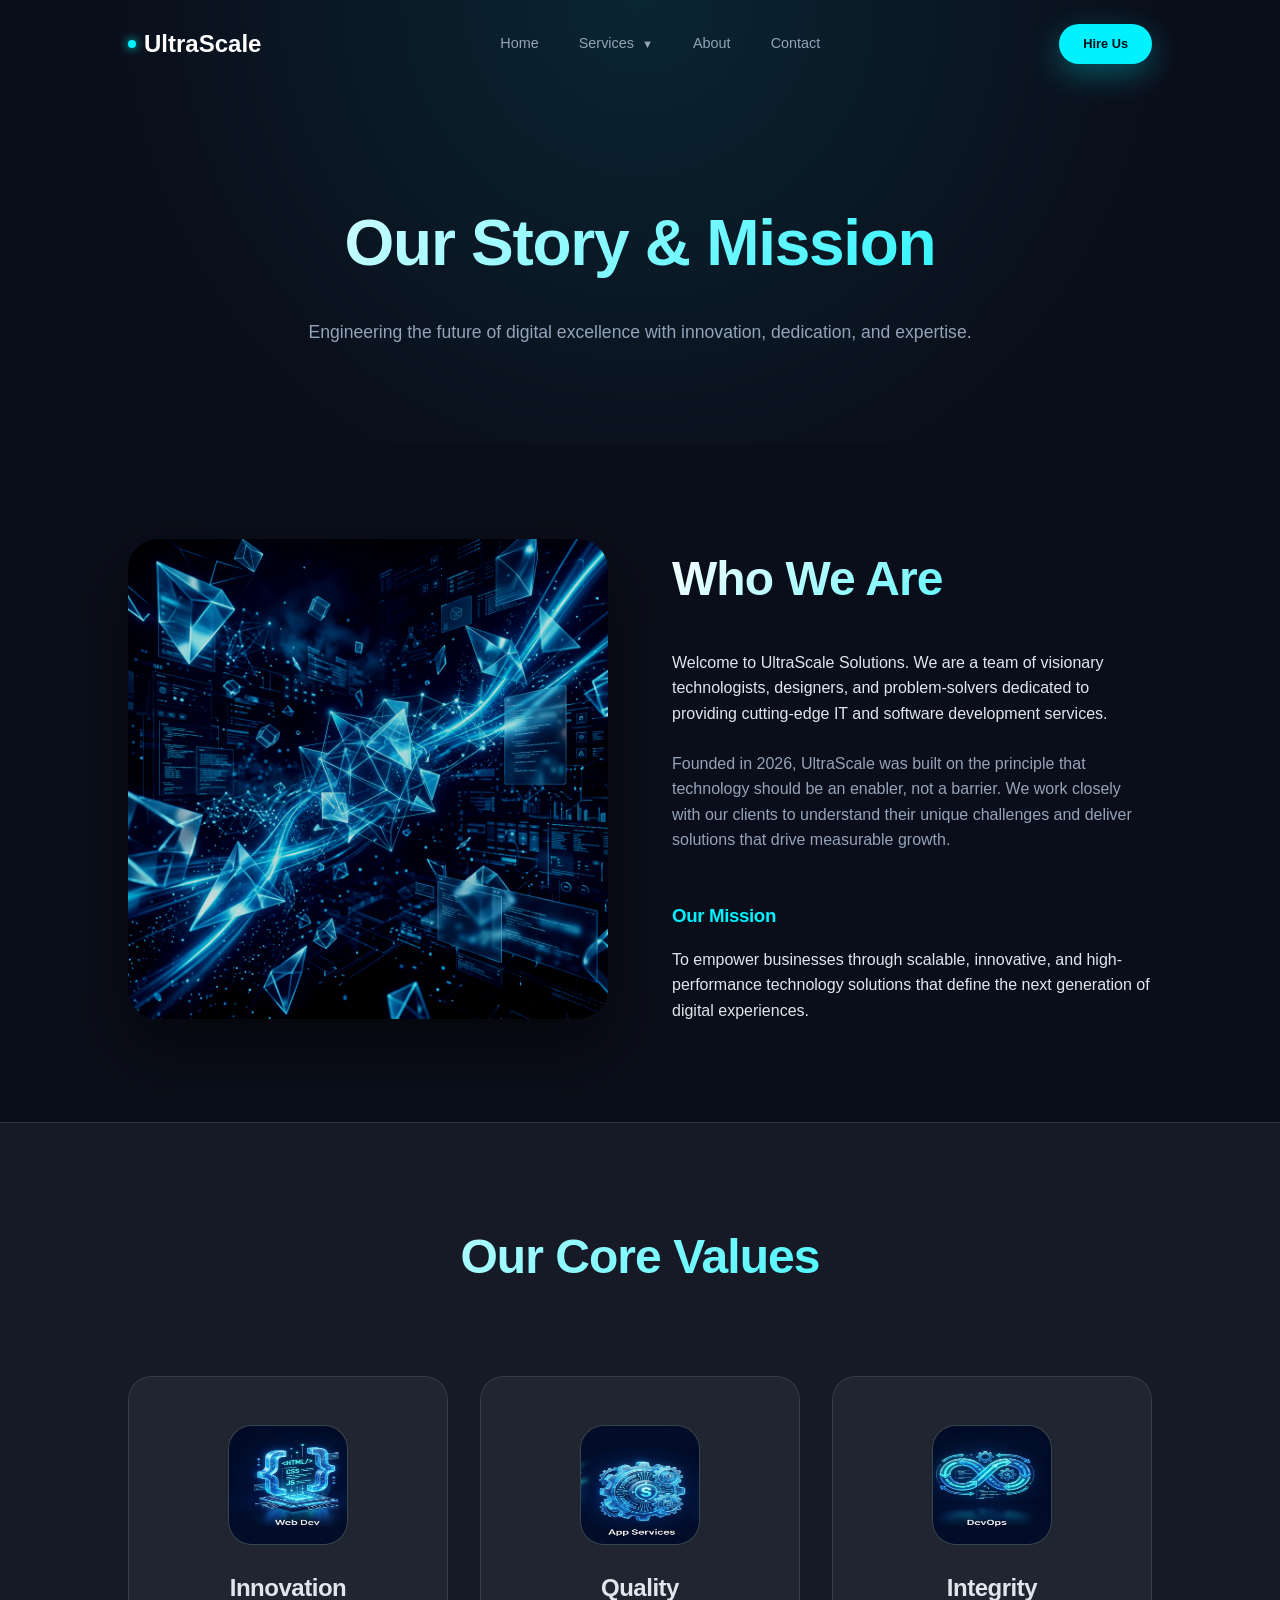
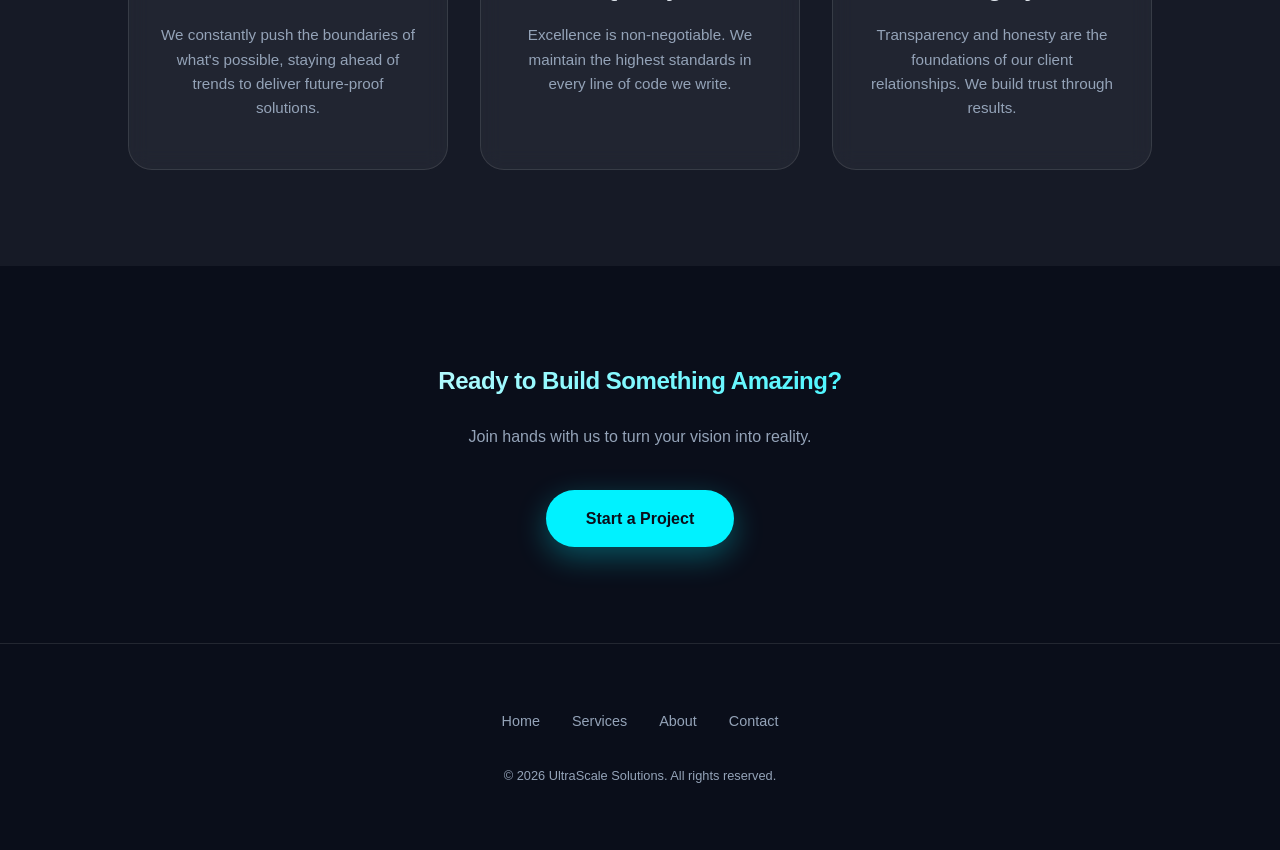
==== about.html @ 61fc65b6 "new pages" ====
<!DOCTYPE html>
<html lang="en">
<head>
    <meta charset="UTF-8">
    <meta name="viewport" content="width=device-width, initial-scale=1.0">
    <title>About Us | UltraScale Solutions</title>
    <meta name="description" content="Learn more about UltraScale Solutions, our mission, and our expert team dedicated to engineering digital excellence.">
    <!-- Main CSS -->
    <link rel="stylesheet" href="css/main.css">
</head>
<body>

    <!-- Navigation -->
    <nav>
        <a href="index.html" class="logo">
            <span class="logo-dot"></span>
            UltraScale
        </a>
        <ul class="nav-links">
            <li><a href="index.html">Home</a></li>
            <li class="dropdown">
                <a href="services.html">Services <span style="font-size: 0.7rem; margin-left: 4px;">▼</span></a>
                <ul class="dropdown-menu">
                    <li><a href="services/web-software.html">Web & Software</a></li>
                    <li><a href="services.html#mobile">Mobile Apps</a></li>
                    <li><a href="services.html#devops">DevOps Support</a></li>
                    <li><a href="services.html#marketing">Digital Marketing</a></li>
                    <li><a href="services.html#analytics">Data Analytics</a></li>
                </ul>
            </li>
            <li class="active"><a href="about.html">About</a></li>
            <li><a href="contact.html">Contact</a></li>
        </ul>
        <a href="contact.html" class="btn btn-primary" style="padding: 0.6rem 1.5rem; font-size: 0.8rem;">Hire Us</a>
    </nav>

    <!-- Sub Hero Section -->
    <section class="sub-hero">
        <h1 class="gradient-text">Our Story & Mission</h1>
        <p>Engineering the future of digital excellence with innovation, dedication, and expertise.</p>
    </section>

    <!-- About Content -->
    <section class="page-section">
        <div class="about" style="padding: 0; gap: 4rem;">
            <div class="about-image">
                <img src="assets/images/hero_bg.png" alt="About UltraScale" style="filter: brightness(0.8) contrast(1.2);">
            </div>
            <div class="about-content">
                <h2 class="gradient-text">Who We Are</h2>
                <p>Welcome to UltraScale Solutions. We are a team of visionary technologists, designers, and problem-solvers dedicated to providing cutting-edge IT and software development services.</p>
                <p style="margin-top: 1.5rem; color: var(--text-dim);">Founded in 2026, UltraScale was built on the principle that technology should be an enabler, not a barrier. We work closely with our clients to understand their unique challenges and deliver solutions that drive measurable growth.</p>
                
                <h3 style="margin-top: 3rem; margin-bottom: 1rem; color: var(--accent-blue);">Our Mission</h3>
                <p>To empower businesses through scalable, innovative, and high-performance technology solutions that define the next generation of digital experiences.</p>
            </div>
        </div>
    </section>

    <!-- Team / Values Section -->
    <section class="page-section" style="background: var(--bg-card); border-top: 1px solid var(--glass-border);">
        <div class="section-header">
            <h2 class="gradient-text">Our Core Values</h2>
        </div>
        <div class="services-grid">
            <div class="service-card icon-web">
                <div class="service-icon">
                    <div class="sprite"></div>
                </div>
                <h3>Innovation</h3>
                <p>We constantly push the boundaries of what's possible, staying ahead of trends to deliver future-proof solutions.</p>
            </div>
            <div class="service-card icon-app">
                <div class="service-icon">
                    <div class="sprite"></div>
                </div>
                <h3>Quality</h3>
                <p>Excellence is non-negotiable. We maintain the highest standards in every line of code we write.</p>
            </div>
            <div class="service-card icon-devops">
                <div class="service-icon">
                    <div class="sprite"></div>
                </div>
                <h3>Integrity</h3>
                <p>Transparency and honesty are the foundations of our client relationships. We build trust through results.</p>
            </div>
        </div>
    </section>

    <!-- CTA Section -->
    <section class="page-section" style="text-align: center;">
        <h2 class="gradient-text">Ready to Build Something Amazing?</h2>
        <p style="margin: 1.5rem 0 2.5rem; color: var(--text-dim);">Join hands with us to turn your vision into reality.</p>
        <a href="contact.html" class="btn btn-primary">Start a Project</a>
    </section>

    <!-- Footer -->
    <footer>
        <ul class="footer-links">
            <li><a href="index.html">Home</a></li>
            <li><a href="services.html">Services</a></li>
            <li><a href="about.html">About</a></li>
            <li><a href="contact.html">Contact</a></li>
        </ul>
        <p class="copyright">&copy; 2026 UltraScale Solutions. All rights reserved.</p>
    </footer>

    <!-- Scripts -->
    <script src="js/jquery.min.js"></script>
    <script src="js/main.js"></script>
</body>
</html>
---- css/main.css ----
/* 
    UltraScale Solutions - Main Style Sheet
    Tech-forward, 3D effect, Premium Dark Theme
*/

:root {
    --bg-dark: #0a0e1a;
    --bg-card: rgba(255, 255, 255, 0.05);
    --accent-blue: #00f2ff;
    --accent-glow: rgba(0, 242, 255, 0.3);
    --text-main: #e0e6ed;
    --text-dim: #94a3b8;
    --glass-border: rgba(255, 255, 255, 0.1);
    --transition-smooth: all 0.4s cubic-bezier(0.175, 0.885, 0.32, 1.275);
}

* {
    margin: 0;
    padding: 0;
    box-sizing: border-box;
    font-family: 'Inter', -apple-system, BlinkMacSystemFont, "Segoe UI", Roboto, Helvetica, Arial, sans-serif;
}

body {
    background-color: var(--bg-dark);
    color: var(--text-main);
    overflow-x: hidden;
    line-height: 1.6;
}

/* Scrollbar */
::-webkit-scrollbar {
    width: 10px;
}
::-webkit-scrollbar-track {
    background: var(--bg-dark);
}
::-webkit-scrollbar-thumb {
    background: #1e293b;
    border-radius: 5px;
}
::-webkit-scrollbar-thumb:hover {
    background: var(--accent-blue);
}

/* Typography */
h1, h2, h3, h4 {
    font-weight: 800;
    letter-spacing: -0.02em;
}

.gradient-text {
    background: linear-gradient(135deg, #fff 0%, var(--accent-blue) 100%);
    -webkit-background-clip: text;
    -webkit-text-fill-color: transparent;
}

/* Navigation */
nav {
    position: fixed;
    top: 0;
    width: 100%;
    padding: 1.5rem 10%;
    display: flex;
    justify-content: space-between;
    align-items: center;
    z-index: 1000;
    transition: var(--transition-smooth);
}

nav.scrolled {
    background: rgba(10, 14, 26, 0.8);
    backdrop-filter: blur(10px);
    padding: 1rem 10%;
    border-bottom: 1px solid var(--glass-border);
}

.logo {
    font-size: 1.5rem;
    font-weight: 800;
    color: #fff;
    text-decoration: none;
    display: flex;
    align-items: center;
    gap: 0.5rem;
}

.logo-dot {
    width: 8px;
    height: 8px;
    background: var(--accent-blue);
    border-radius: 50%;
    box-shadow: 0 0 10px var(--accent-blue);
}

.nav-links {
    display: flex;
    gap: 2.5rem;
    list-style: none;
}

.nav-links a {
    color: var(--text-dim);
    text-decoration: none;
    font-size: 0.9rem;
    font-weight: 500;
    transition: var(--transition-smooth);
}

.nav-links a:hover {
    color: var(--accent-blue);
}

/* Dropdown Menu */
.dropdown {
    position: relative;
    display: flex;
    align-items: center;
}

.dropdown-menu {
    position: absolute;
    top: 100%;
    left: 50%;
    transform: translateX(-50%) translateY(15px);
    background: rgba(10, 14, 26, 0.95);
    backdrop-filter: blur(20px);
    border: 1px solid var(--glass-border);
    border-radius: 12px;
    padding: 1rem 0;
    min-width: 220px;
    opacity: 0;
    visibility: hidden;
    transition: var(--transition-smooth);
    box-shadow: 0 20px 40px rgba(0,0,0,0.5);
    z-index: 100;
}

.dropdown:hover .dropdown-menu {
    opacity: 1;
    visibility: visible;
    transform: translateX(-50%) translateY(8px);
}

.dropdown-menu li {
    list-style: none;
}

.dropdown-menu a {
    display: block;
    padding: 0.8rem 1.5rem;
    color: var(--text-dim) !important;
    font-size: 0.85rem !important;
    white-space: nowrap;
    transition: all 0.3s ease;
}

.dropdown-menu a:hover {
    background: rgba(255, 255, 255, 0.05);
    color: var(--accent-blue) !important;
    padding-left: 1.8rem;
}

.nav-links li {
    display: flex;
    align-items: center;
}

/* Hero Section */
.hero {
    height: 100vh;
    display: flex;
    align-items: center;
    padding: 0 10%;
    position: relative;
    overflow: hidden;
}

.hero-content {
    max-width: 700px;
    z-index: 2;
    transform-style: preserve-3d;
    perspective: 1000px;
}

.hero h1 {
    font-size: clamp(3rem, 8vw, 5rem);
    line-height: 1.1;
    margin-bottom: 1.5rem;
}

.hero p {
    font-size: 1.2rem;
    color: var(--text-dim);
    margin-bottom: 2.5rem;
    max-width: 500px;
}

.hero-bg {
    position: absolute;
    top: 0;
    right: 0;
    width: 100%;
    height: 100%;
    z-index: 1;
    background: url('../assets/images/hero_bg.png') no-repeat center right / cover;
    filter: opacity(0.6);
}

.hero-overlay {
    position: absolute;
    top: 0;
    left: 0;
    width: 100%;
    height: 100%;
    background: radial-gradient(circle at 30% 50%, var(--bg-dark) 0%, transparent 70%);
    z-index: 2;
}

/* Buttons */
.btn {
    padding: 1rem 2.5rem;
    border-radius: 50px;
    font-weight: 600;
    text-decoration: none;
    transition: var(--transition-smooth);
    display: inline-block;
    cursor: pointer;
}

.btn-primary {
    background: var(--accent-blue);
    color: var(--bg-dark);
    box-shadow: 0 10px 30px var(--accent-glow);
}

.btn-primary:hover {
    transform: translateY(-5px);
    box-shadow: 0 15px 40px var(--accent-glow);
}

/* Services Section */
.services {
    padding: 8rem 10%;
    position: relative;
}

.section-header {
    text-align: center;
    margin-bottom: 5rem;
}

.section-header h2 {
    font-size: 3rem;
    margin-bottom: 1rem;
}

.services-grid {
    display: grid;
    grid-template-columns: repeat(auto-fit, minmax(300px, 1fr));
    gap: 2rem;
    perspective: 1000px;
}

.service-card {
    background: var(--bg-card);
    border: 1px solid var(--glass-border);
    border-radius: 24px;
    padding: 3rem 2rem;
    text-align: center;
    backdrop-filter: blur(10px);
    transition: var(--transition-smooth);
    transform-style: preserve-3d;
    cursor: default;
}

.service-card:hover {
    border-color: var(--accent-blue);
    background: rgba(255, 255, 255, 0.08);
}

.service-icon {
    width: 120px;
    height: 120px;
    margin: 0 auto 1.5rem;
    background: rgba(0, 242, 255, 0.05);
    border-radius: 24px;
    display: flex;
    align-items: center;
    justify-content: center;
    transform: translateZ(30px);
    overflow: hidden;
    position: relative;
    border: 1px solid var(--glass-border);
}

.service-icon .sprite {
    width: 100%;
    height: 100%;
    background: url('../assets/icons/services.png') no-repeat;
    background-size: 300% 200%;
    position: absolute;
    top: 0;
    left: 0;
}

/* Icon Positions (3x2 Grid) */
.icon-web .sprite { background-position: 0 0; }
.icon-mobile .sprite { background-position: 50% 0; }
.icon-devops .sprite { background-position: 100% 0; }
.icon-marketing .sprite { background-position: 0 100%; }
.icon-app .sprite { background-position: 50% 100%; }
.icon-analytics .sprite { background-position: 100% 100%; }

.service-card h3 {
    font-size: 1.5rem;
    margin-bottom: 1rem;
    transform: translateZ(20px);
}

.service-card p {
    color: var(--text-dim);
    font-size: 0.95rem;
    transform: translateZ(10px);
}

/* About Section */
.about {
    padding: 8rem 10%;
    display: flex;
    align-items: center;
    gap: 5rem;
}

.about-image {
    flex: 1;
    position: relative;
}

.about-image img {
    width: 100%;
    border-radius: 30px;
    box-shadow: 0 30px 60px rgba(0,0,0,0.5);
}

.about-content {
    flex: 1;
}

.about-content h2 {
    font-size: 3rem;
    margin-bottom: 2rem;
}

/* Contact Section */
.contact {
    padding: 8rem 10%;
    background: linear-gradient(to bottom, transparent, #0f172a);
}

.contact-container {
    max-width: 1000px;
    margin: 0 auto;
    background: var(--bg-card);
    border: 1px solid var(--glass-border);
    border-radius: 30px;
    padding: 4rem;
    display: flex;
    gap: 4rem;
}

.contact-info {
    flex: 1;
}

.contact-form {
    flex: 1.5;
}

.form-group {
    margin-bottom: 1.5rem;
}

.form-group label {
    display: block;
    margin-bottom: 0.5rem;
    font-size: 0.9rem;
    color: var(--text-dim);
}

input, textarea {
    width: 100%;
    padding: 1rem;
    background: rgba(255,255,255,0.05);
    border: 1px solid var(--glass-border);
    border-radius: 12px;
    color: #fff;
    outline: none;
    transition: var(--transition-smooth);
}

input:focus, textarea:focus {
    border-color: var(--accent-blue);
    background: rgba(255,255,255,0.08);
}

/* Footer */
footer {
    padding: 4rem 10%;
    border-top: 1px solid var(--glass-border);
    text-align: center;
}

.footer-links {
    display: flex;
    justify-content: center;
    gap: 2rem;
    margin-bottom: 2rem;
    list-style: none;
}

.footer-links a {
    color: var(--text-dim);
    text-decoration: none;
    font-size: 0.9rem;
}

.copyright {
    color: var(--text-dim);
    font-size: 0.8rem;
}

/* Sub-Page Hero */
.sub-hero {
    padding: 12rem 10% 6rem;
    text-align: center;
    background: radial-gradient(circle at 50% 0%, rgba(0, 242, 255, 0.1) 0%, transparent 70%);
}

.sub-hero h1 {
    font-size: clamp(2.5rem, 6vw, 4rem);
    margin-bottom: 1.5rem;
}

.sub-hero p {
    color: var(--text-dim);
    max-width: 700px;
    margin: 0 auto;
    font-size: 1.1rem;
}

/* Internal Page Sections */
.page-section {
    padding: 6rem 10%;
}

/* Responsive */
@media (max-width: 992px) {
    .about {
        flex-direction: column;
        text-align: center;
    }
    .contact-container {
        flex-direction: column;
        padding: 2rem;
    }
}

@media (max-width: 768px) {
    nav {
        padding: 1rem 5%;
    }
    .nav-links {
        display: none;
    }
    .hero {
        padding: 0 5%;
    }
    .services, .about, .contact {
        padding: 4rem 5%;
    }
}
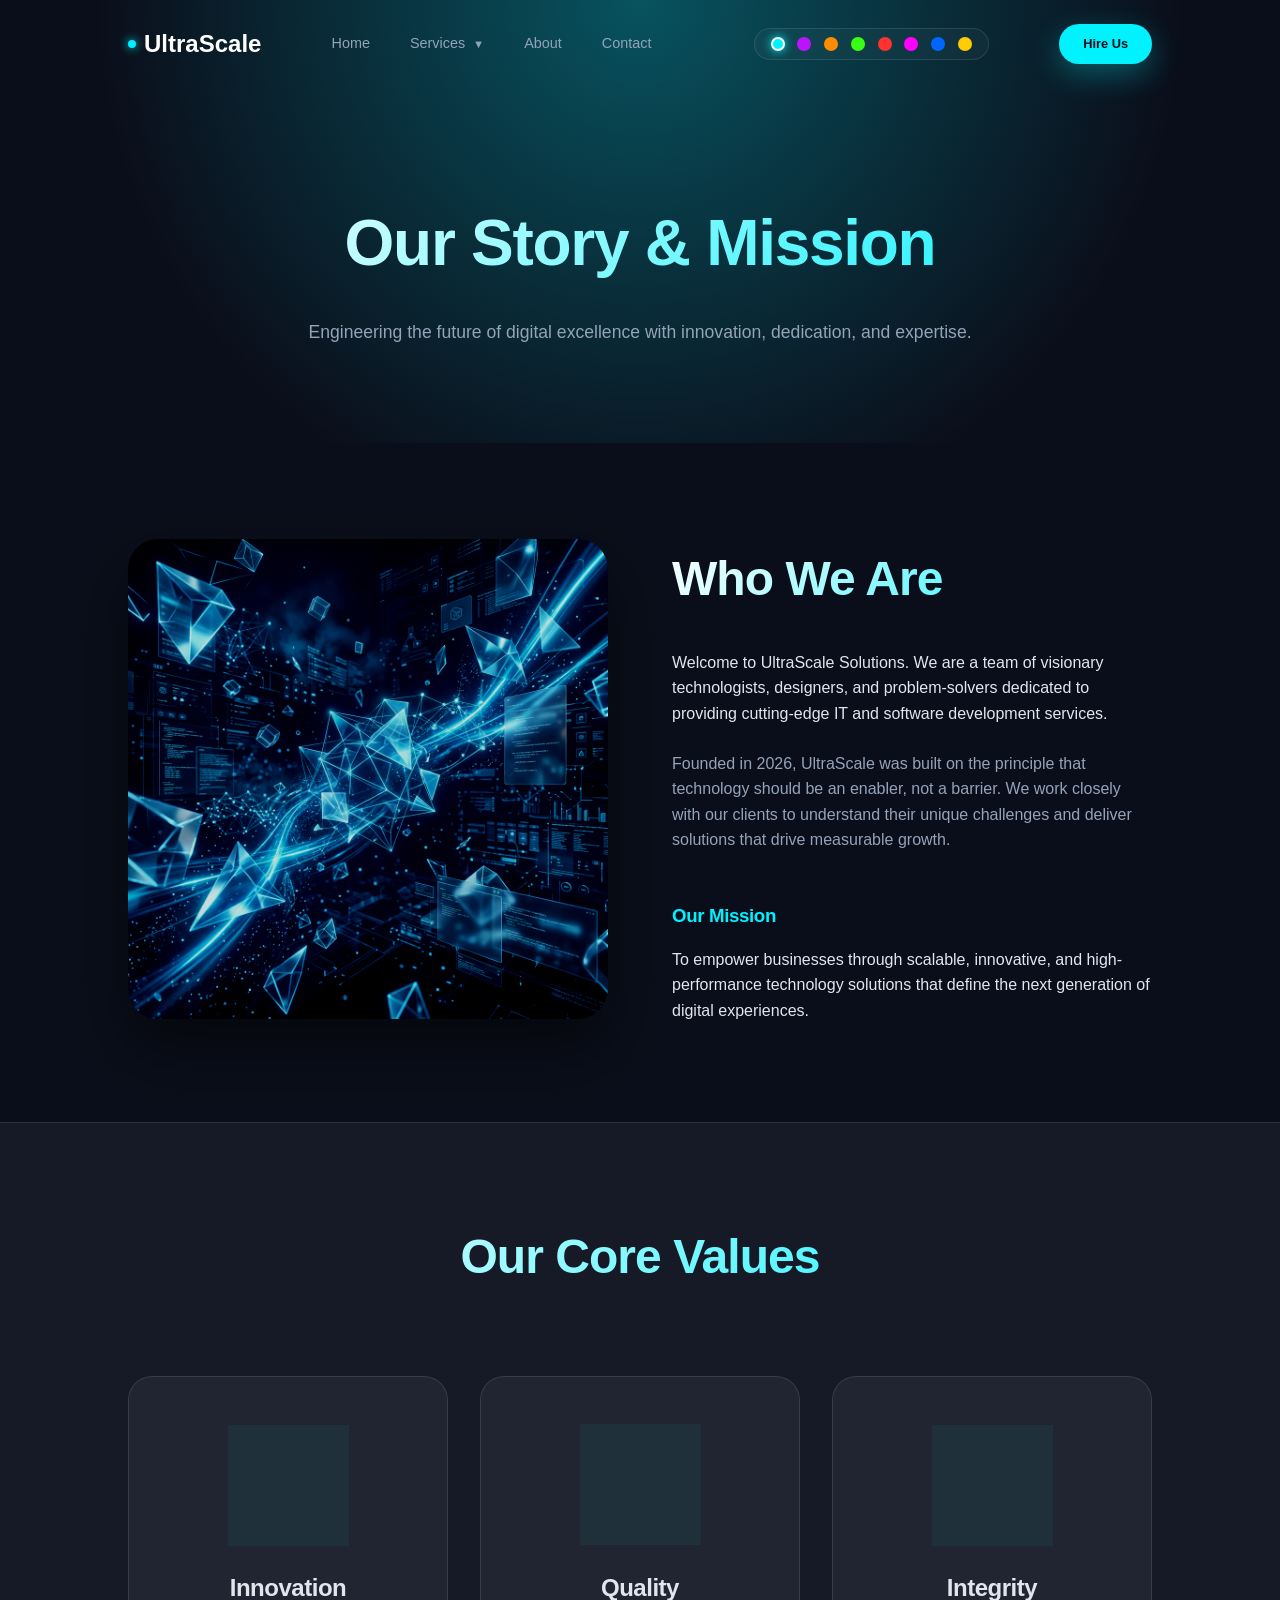
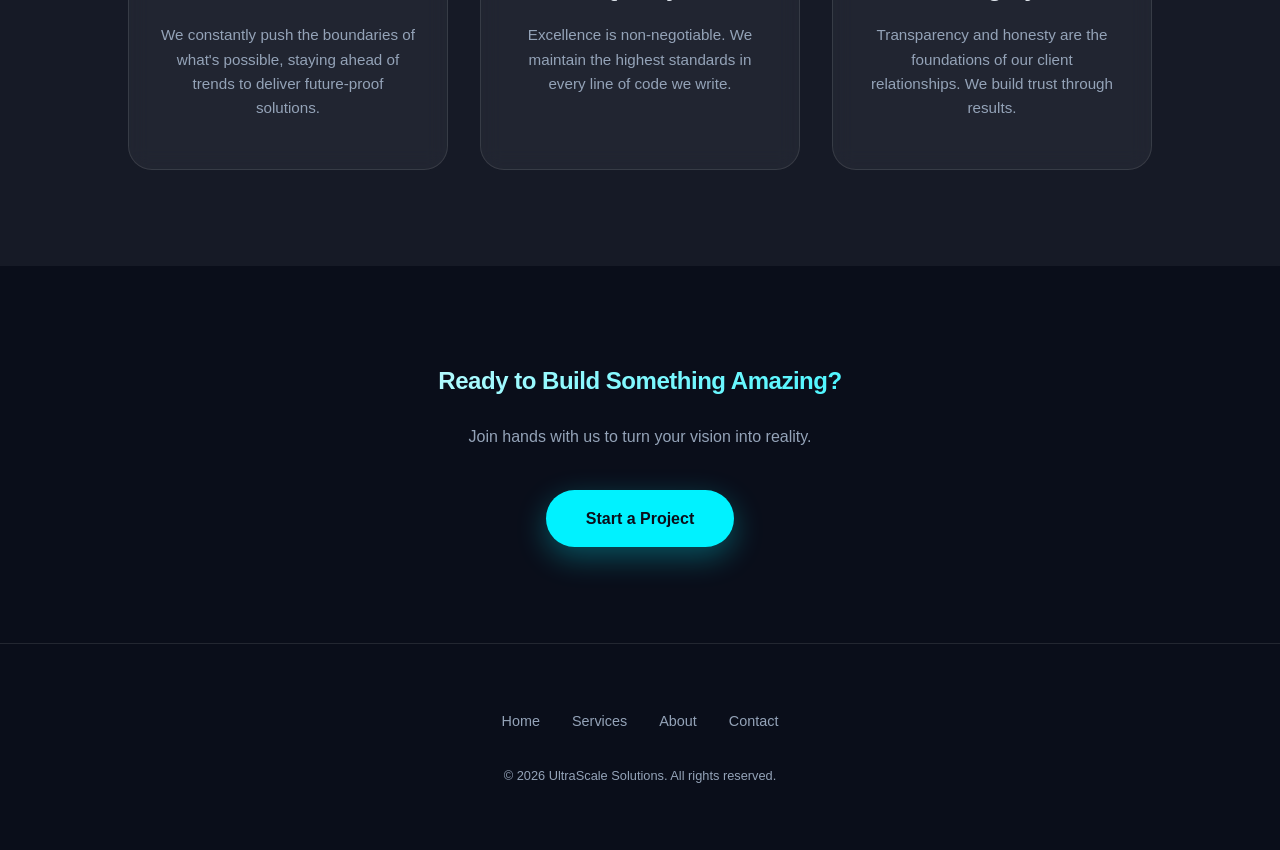
==== commit 92d8042f: "color" ====
--- a/about.html
+++ b/about.html
@@ -31,6 +31,16 @@
             <li class="active"><a href="about.html">About</a></li>
             <li><a href="contact.html">Contact</a></li>
         </ul>
+        <div class="theme-switcher">
+            <div class="theme-dot dot-cyan active" data-theme="cyan"></div>
+            <div class="theme-dot dot-purple" data-theme="purple"></div>
+            <div class="theme-dot dot-orange" data-theme="orange"></div>
+            <div class="theme-dot dot-green" data-theme="green"></div>
+            <div class="theme-dot dot-red" data-theme="red"></div>
+            <div class="theme-dot dot-pink" data-theme="pink"></div>
+            <div class="theme-dot dot-blue" data-theme="blue"></div>
+            <div class="theme-dot dot-gold" data-theme="gold"></div>
+        </div>
         <a href="contact.html" class="btn btn-primary" style="padding: 0.6rem 1.5rem; font-size: 0.8rem;">Hire Us</a>
     </nav>
 
--- a/css/main.css
+++ b/css/main.css
@@ -166,6 +166,44 @@
     align-items: center;
 }
 
+/* Theme Switcher */
+.theme-switcher {
+    display: flex;
+    gap: 0.8rem;
+    margin-left: 2rem;
+    padding: 0.5rem 1rem;
+    background: rgba(255, 255, 255, 0.03);
+    border: 1px solid var(--glass-border);
+    border-radius: 50px;
+}
+
+.theme-dot {
+    width: 14px;
+    height: 14px;
+    border-radius: 50%;
+    cursor: pointer;
+    transition: var(--transition-smooth);
+    border: 2px solid transparent;
+}
+
+.theme-dot:hover {
+    transform: scale(1.3);
+}
+
+.theme-dot.active {
+    border-color: #fff;
+    box-shadow: 0 0 10px var(--accent-blue);
+}
+
+.dot-cyan { background: #00f2ff; }
+.dot-purple { background: #bc13fe; }
+.dot-orange { background: #ff8c00; }
+.dot-green { background: #39ff14; }
+.dot-red { background: #ff3131; }
+.dot-pink { background: #ff00ff; }
+.dot-blue { background: #0066ff; }
+.dot-gold { background: #ffcc00; }
+
 /* Hero Section */
 .hero {
     height: 100vh;
@@ -205,6 +243,19 @@
     z-index: 1;
     background: url('../assets/images/hero_bg.png') no-repeat center right / cover;
     filter: opacity(0.6);
+}
+
+.hero-bg::after {
+    content: '';
+    position: absolute;
+    top: 0;
+    left: 0;
+    width: 100%;
+    height: 100%;
+    background: var(--accent-blue);
+    mix-blend-mode: color;
+    opacity: 0.15;
+    z-index: 2;
 }
 
 .hero-overlay {
@@ -434,7 +485,7 @@
 .sub-hero {
     padding: 12rem 10% 6rem;
     text-align: center;
-    background: radial-gradient(circle at 50% 0%, rgba(0, 242, 255, 0.1) 0%, transparent 70%);
+    background: radial-gradient(circle at 50% 0%, var(--accent-glow) 0%, transparent 70%);
 }
 
 .sub-hero h1 {
